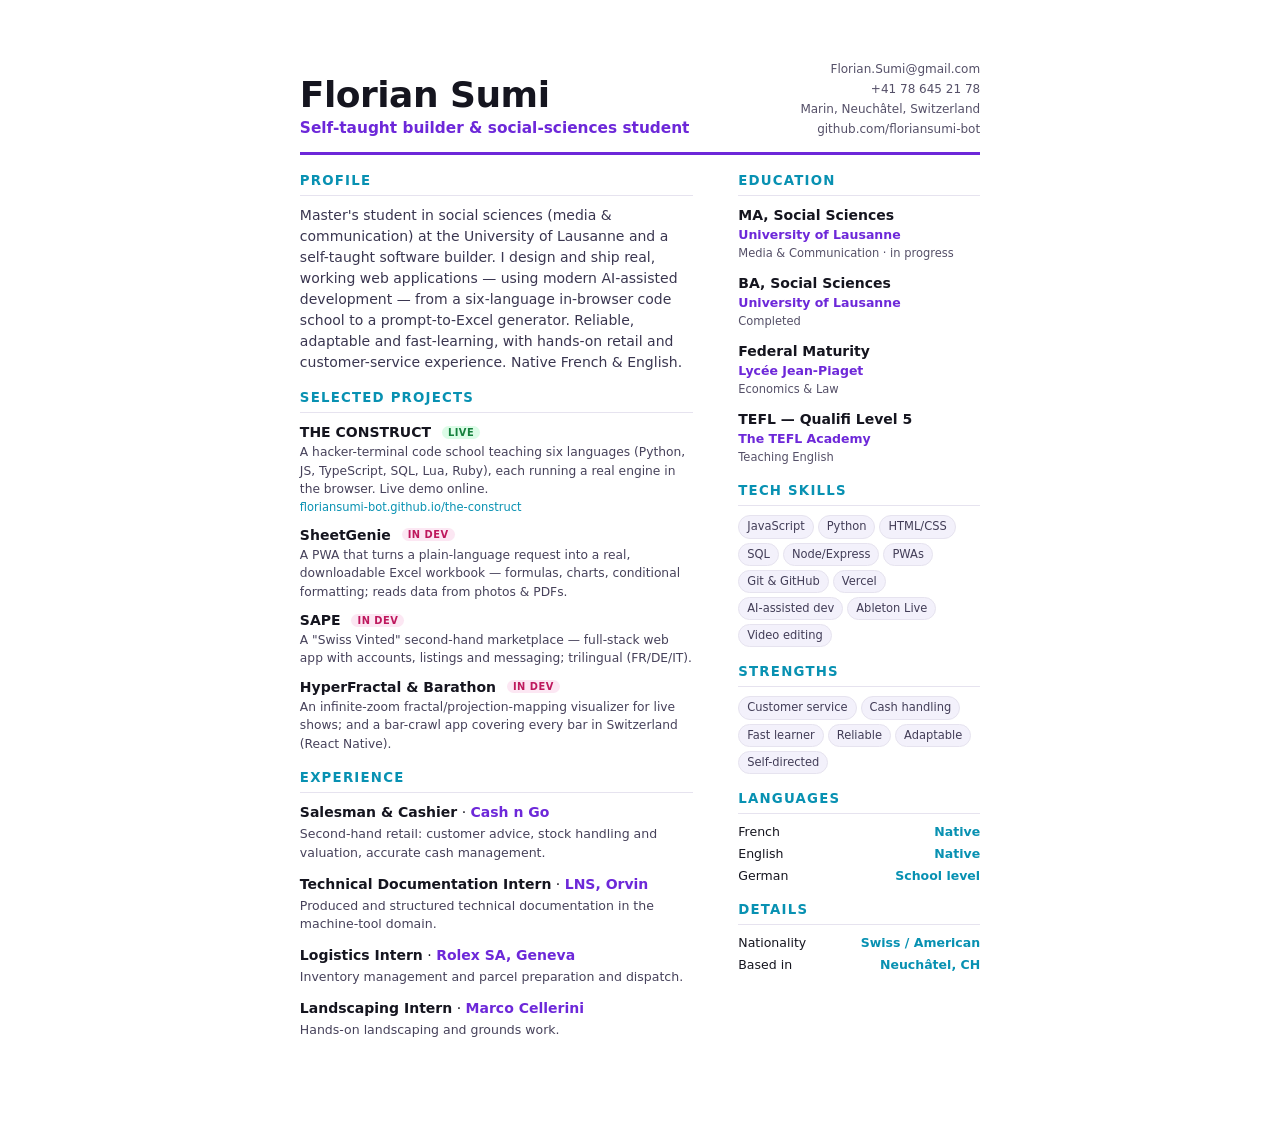
==== cv.html @ 873c4282 "Florian Sumi portfolio: interactive CV + 9-app gallery Static site (HTML/CSS/vanilla JS). Bold dark " ====
<!DOCTYPE html>
<html lang="en">
<head>
<meta charset="UTF-8" />
<meta name="viewport" content="width=device-width, initial-scale=1.0" />
<title>Florian Sumi — CV</title>
<style>
  :root {
    --ink: #15151f;
    --muted: #555068;
    --accent: #6d28d9;
    --accent2: #0891b2;
    --line: #e6e3ef;
    --chip: #f3f1fb;
  }
  * { box-sizing: border-box; margin: 0; padding: 0; }
  html { -webkit-print-color-adjust: exact; print-color-adjust: exact; }
  body {
    font-family: "Segoe UI", system-ui, -apple-system, Roboto, Arial, sans-serif;
    color: var(--ink); background: #fff; line-height: 1.5; font-size: 10.5pt;
  }
  .page { width: 210mm; min-height: 297mm; margin: 0 auto; padding: 16mm 15mm; }

  header { display: flex; justify-content: space-between; align-items: flex-end; gap: 1rem;
    border-bottom: 3px solid var(--accent); padding-bottom: 12px; margin-bottom: 16px; }
  .name { font-size: 27pt; font-weight: 800; letter-spacing: -.5px; line-height: 1; }
  .role { color: var(--accent); font-weight: 700; font-size: 11.5pt; margin-top: 4px; }
  .contact { text-align: right; font-size: 9pt; color: var(--muted); }
  .contact a { color: var(--muted); text-decoration: none; }
  .contact div { margin-bottom: 2px; }

  .body { display: grid; grid-template-columns: 1fr 64mm; gap: 12mm; }
  h2 { font-size: 10pt; text-transform: uppercase; letter-spacing: 1.2px; color: var(--accent2);
    border-bottom: 1px solid var(--line); padding-bottom: 4px; margin: 0 0 9px; }
  section { margin-bottom: 15px; }

  .summary { color: #3a3650; }

  .item { margin-bottom: 11px; }
  .item .top { display: flex; justify-content: space-between; gap: 8px; }
  .item .title { font-weight: 700; }
  .item .org { color: var(--accent); font-weight: 600; }
  .item .meta { color: var(--muted); font-size: 8.6pt; white-space: nowrap; }
  .item p { color: #46415a; font-size: 9.4pt; margin-top: 2px; }

  .proj { margin-bottom: 9px; }
  .proj .title { font-weight: 700; }
  .proj .badge { font-size: 7.4pt; font-weight: 700; text-transform: uppercase; letter-spacing: .5px;
    padding: 1px 6px; border-radius: 99px; margin-left: 6px; vertical-align: middle; }
  .badge.live { background: #dcfce7; color: #15803d; }
  .badge.dev { background: #fce7f3; color: #be185d; }
  .badge.research { background: #cffafe; color: #0e7490; }
  .proj p { color: #46415a; font-size: 9.2pt; }
  .proj .url { color: var(--accent2); font-size: 8.6pt; word-break: break-all; }

  .chips { display: flex; flex-wrap: wrap; gap: 4px; }
  .chips span { background: var(--chip); border: 1px solid var(--line); border-radius: 99px;
    padding: 2px 8px; font-size: 8.6pt; color: #423d57; }
  .lang { display: flex; justify-content: space-between; font-size: 9.4pt; margin-bottom: 3px; }
  .lang b { color: var(--accent2); font-weight: 600; }
  .side .block { margin-bottom: 15px; }

  @page { size: A4; margin: 0; }
  @media print { .page { margin: 0; } }
</style>
</head>
<body>
  <div class="page">
    <header>
      <div>
        <div class="name">Florian Sumi</div>
        <div class="role">Self-taught builder &amp; social-sciences student</div>
      </div>
      <div class="contact">
        <div><a href="mailto:Florian.Sumi@gmail.com">Florian.Sumi@gmail.com</a></div>
        <div>+41 78 645 21 78</div>
        <div>Marin, Neuchâtel, Switzerland</div>
        <div><a href="https://github.com/floriansumi-bot">github.com/floriansumi-bot</a></div>
      </div>
    </header>

    <div class="body">
      <div class="main">
        <section>
          <h2>Profile</h2>
          <p class="summary">
            Master's student in social sciences (media &amp; communication) at the University of Lausanne and a self-taught software builder.
            I design and ship real, working web applications — using modern AI-assisted development —
            from a six-language in-browser code school to a prompt-to-Excel generator. Reliable,
            adaptable and fast-learning, with hands-on retail and customer-service experience.
            Native French &amp; English.
          </p>
        </section>

        <section>
          <h2>Selected projects</h2>
          <div class="proj">
            <div class="title">THE CONSTRUCT <span class="badge live">Live</span></div>
            <p>A hacker-terminal code school teaching six languages (Python, JS, TypeScript, SQL, Lua, Ruby),
               each running a real engine in the browser. Live demo online.</p>
            <div class="url">floriansumi-bot.github.io/the-construct</div>
          </div>
          <div class="proj">
            <div class="title">SheetGenie <span class="badge dev">In dev</span></div>
            <p>A PWA that turns a plain-language request into a real, downloadable Excel workbook —
               formulas, charts, conditional formatting; reads data from photos &amp; PDFs.</p>
          </div>
          <div class="proj">
            <div class="title">SAPE <span class="badge dev">In dev</span></div>
            <p>A "Swiss Vinted" second-hand marketplace — full-stack web app with accounts, listings
               and messaging; trilingual (FR/DE/IT).</p>
          </div>
          <div class="proj">
            <div class="title">HyperFractal &amp; Barathon <span class="badge dev">In dev</span></div>
            <p>An infinite-zoom fractal/projection-mapping visualizer for live shows; and a bar-crawl
               app covering every bar in Switzerland (React Native).</p>
          </div>
        </section>

        <section>
          <h2>Experience</h2>
          <div class="item">
            <div class="top"><span><span class="title">Salesman &amp; Cashier</span> · <span class="org">Cash n Go</span></span></div>
            <p>Second-hand retail: customer advice, stock handling and valuation, accurate cash management.</p>
          </div>
          <div class="item">
            <div class="top"><span><span class="title">Technical Documentation Intern</span> · <span class="org">LNS, Orvin</span></span></div>
            <p>Produced and structured technical documentation in the machine-tool domain.</p>
          </div>
          <div class="item">
            <div class="top"><span><span class="title">Logistics Intern</span> · <span class="org">Rolex SA, Geneva</span></span></div>
            <p>Inventory management and parcel preparation and dispatch.</p>
          </div>
          <div class="item">
            <div class="top"><span><span class="title">Landscaping Intern</span> · <span class="org">Marco Cellerini</span></span></div>
            <p>Hands-on landscaping and grounds work.</p>
          </div>
        </section>
      </div>

      <div class="side">
        <div class="block">
          <h2>Education</h2>
          <div class="item">
            <div class="title">MA, Social Sciences</div>
            <div class="org" style="font-size:9.4pt">University of Lausanne</div>
            <div class="meta">Media &amp; Communication · in progress</div>
          </div>
          <div class="item">
            <div class="title">BA, Social Sciences</div>
            <div class="org" style="font-size:9.4pt">University of Lausanne</div>
            <div class="meta">Completed</div>
          </div>
          <div class="item">
            <div class="title">Federal Maturity</div>
            <div class="org" style="font-size:9.4pt">Lycée Jean-Piaget</div>
            <div class="meta">Economics &amp; Law</div>
          </div>
          <div class="item">
            <div class="title">TEFL — Qualifi Level 5</div>
            <div class="org" style="font-size:9.4pt">The TEFL Academy</div>
            <div class="meta">Teaching English</div>
          </div>
        </div>

        <div class="block">
          <h2>Tech skills</h2>
          <div class="chips">
            <span>JavaScript</span><span>Python</span><span>HTML/CSS</span><span>SQL</span>
            <span>Node/Express</span><span>PWAs</span><span>Git &amp; GitHub</span><span>Vercel</span>
            <span>AI-assisted dev</span><span>Ableton Live</span><span>Video editing</span>
          </div>
        </div>

        <div class="block">
          <h2>Strengths</h2>
          <div class="chips">
            <span>Customer service</span><span>Cash handling</span><span>Fast learner</span>
            <span>Reliable</span><span>Adaptable</span><span>Self-directed</span>
          </div>
        </div>

        <div class="block">
          <h2>Languages</h2>
          <div class="lang"><span>French</span><b>Native</b></div>
          <div class="lang"><span>English</span><b>Native</b></div>
          <div class="lang"><span>German</span><b>School level</b></div>
        </div>

        <div class="block">
          <h2>Details</h2>
          <div class="lang"><span>Nationality</span><b>Swiss / American</b></div>
          <div class="lang"><span>Based in</span><b>Neuchâtel, CH</b></div>
        </div>
      </div>
    </div>
  </div>
</body>
</html>
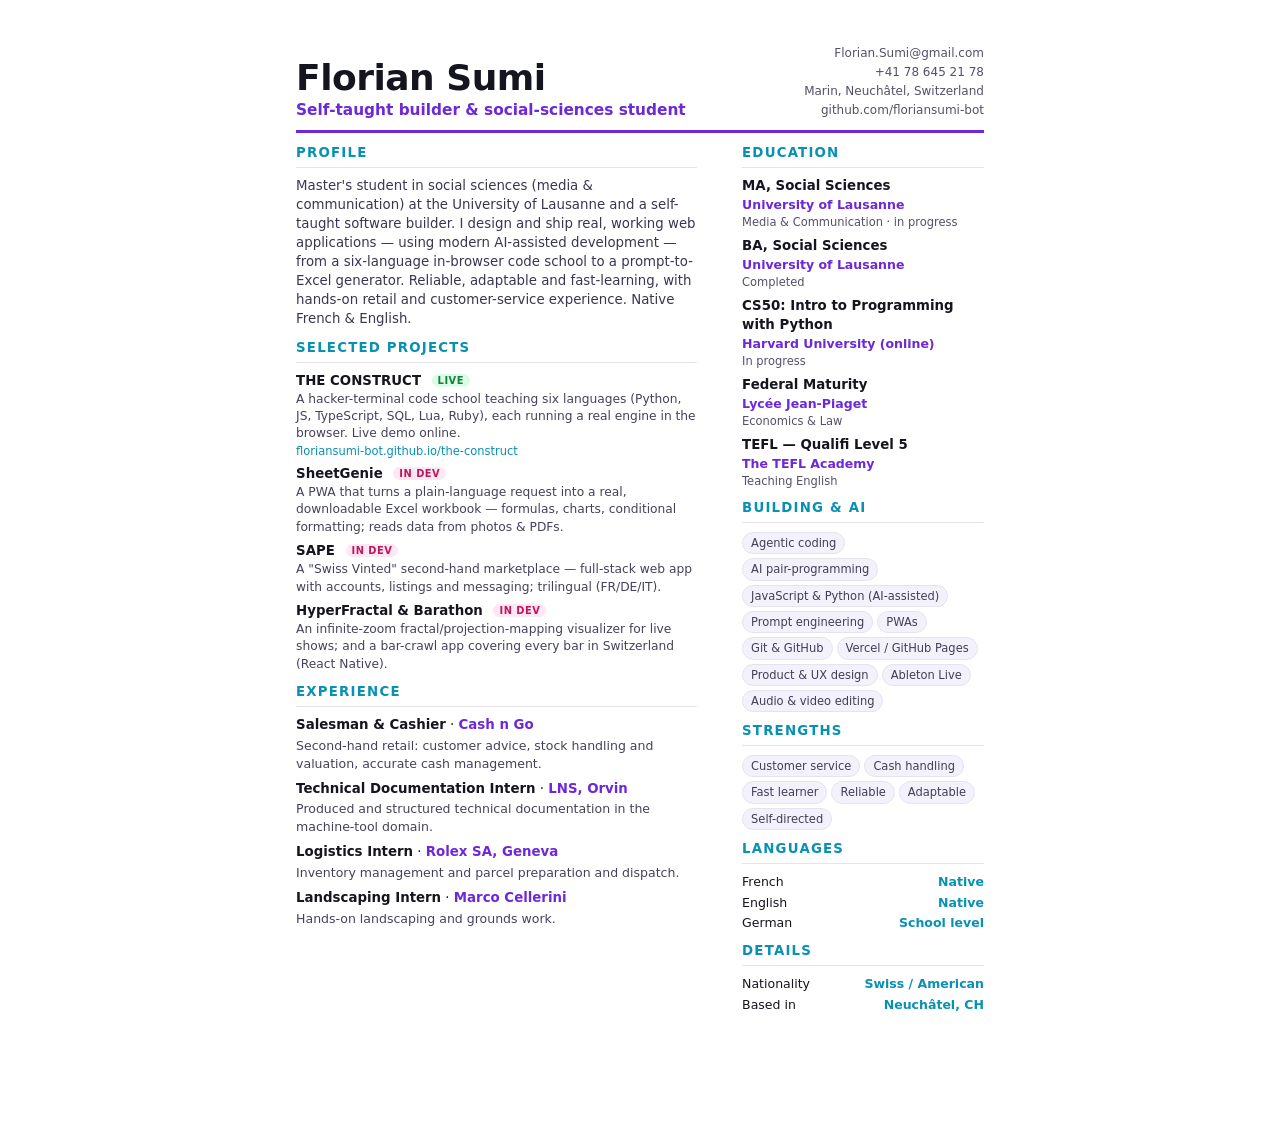
==== commit 4c027d15: "Add 5-language switcher (EN/FR/DE/ZH/JA) + apply team-review fixes i18n content layer with native FR" ====
--- a/cv.html
+++ b/cv.html
@@ -17,12 +17,12 @@
   html { -webkit-print-color-adjust: exact; print-color-adjust: exact; }
   body {
     font-family: "Segoe UI", system-ui, -apple-system, Roboto, Arial, sans-serif;
-    color: var(--ink); background: #fff; line-height: 1.5; font-size: 10.5pt;
+    color: var(--ink); background: #fff; line-height: 1.42; font-size: 10pt;
   }
-  .page { width: 210mm; min-height: 297mm; margin: 0 auto; padding: 16mm 15mm; }
+  .page { width: 210mm; min-height: 297mm; margin: 0 auto; padding: 12mm 14mm; }
 
   header { display: flex; justify-content: space-between; align-items: flex-end; gap: 1rem;
-    border-bottom: 3px solid var(--accent); padding-bottom: 12px; margin-bottom: 16px; }
+    border-bottom: 3px solid var(--accent); padding-bottom: 9px; margin-bottom: 11px; }
   .name { font-size: 27pt; font-weight: 800; letter-spacing: -.5px; line-height: 1; }
   .role { color: var(--accent); font-weight: 700; font-size: 11.5pt; margin-top: 4px; }
   .contact { text-align: right; font-size: 9pt; color: var(--muted); }
@@ -32,18 +32,18 @@
   .body { display: grid; grid-template-columns: 1fr 64mm; gap: 12mm; }
   h2 { font-size: 10pt; text-transform: uppercase; letter-spacing: 1.2px; color: var(--accent2);
     border-bottom: 1px solid var(--line); padding-bottom: 4px; margin: 0 0 9px; }
-  section { margin-bottom: 15px; }
+  section { margin-bottom: 10px; }
 
   .summary { color: #3a3650; }
 
-  .item { margin-bottom: 11px; }
+  .item { margin-bottom: 7px; }
   .item .top { display: flex; justify-content: space-between; gap: 8px; }
   .item .title { font-weight: 700; }
   .item .org { color: var(--accent); font-weight: 600; }
   .item .meta { color: var(--muted); font-size: 8.6pt; white-space: nowrap; }
   .item p { color: #46415a; font-size: 9.4pt; margin-top: 2px; }
 
-  .proj { margin-bottom: 9px; }
+  .proj { margin-bottom: 6px; }
   .proj .title { font-weight: 700; }
   .proj .badge { font-size: 7.4pt; font-weight: 700; text-transform: uppercase; letter-spacing: .5px;
     padding: 1px 6px; border-radius: 99px; margin-left: 6px; vertical-align: middle; }
@@ -58,7 +58,7 @@
     padding: 2px 8px; font-size: 8.6pt; color: #423d57; }
   .lang { display: flex; justify-content: space-between; font-size: 9.4pt; margin-bottom: 3px; }
   .lang b { color: var(--accent2); font-weight: 600; }
-  .side .block { margin-bottom: 15px; }
+  .side .block { margin-bottom: 10px; }
 
   @page { size: A4; margin: 0; }
   @media print { .page { margin: 0; } }
@@ -152,6 +152,11 @@
             <div class="meta">Completed</div>
           </div>
           <div class="item">
+            <div class="title">CS50: Intro to Programming with Python</div>
+            <div class="org" style="font-size:9.4pt">Harvard University (online)</div>
+            <div class="meta">In progress</div>
+          </div>
+          <div class="item">
             <div class="title">Federal Maturity</div>
             <div class="org" style="font-size:9.4pt">Lycée Jean-Piaget</div>
             <div class="meta">Economics &amp; Law</div>
@@ -164,11 +169,11 @@
         </div>
 
         <div class="block">
-          <h2>Tech skills</h2>
+          <h2>Building &amp; AI</h2>
           <div class="chips">
-            <span>JavaScript</span><span>Python</span><span>HTML/CSS</span><span>SQL</span>
-            <span>Node/Express</span><span>PWAs</span><span>Git &amp; GitHub</span><span>Vercel</span>
-            <span>AI-assisted dev</span><span>Ableton Live</span><span>Video editing</span>
+            <span>Agentic coding</span><span>AI pair-programming</span><span>JavaScript &amp; Python (AI-assisted)</span>
+            <span>Prompt engineering</span><span>PWAs</span><span>Git &amp; GitHub</span><span>Vercel / GitHub Pages</span>
+            <span>Product &amp; UX design</span><span>Ableton Live</span><span>Audio &amp; video editing</span>
           </div>
         </div>
 
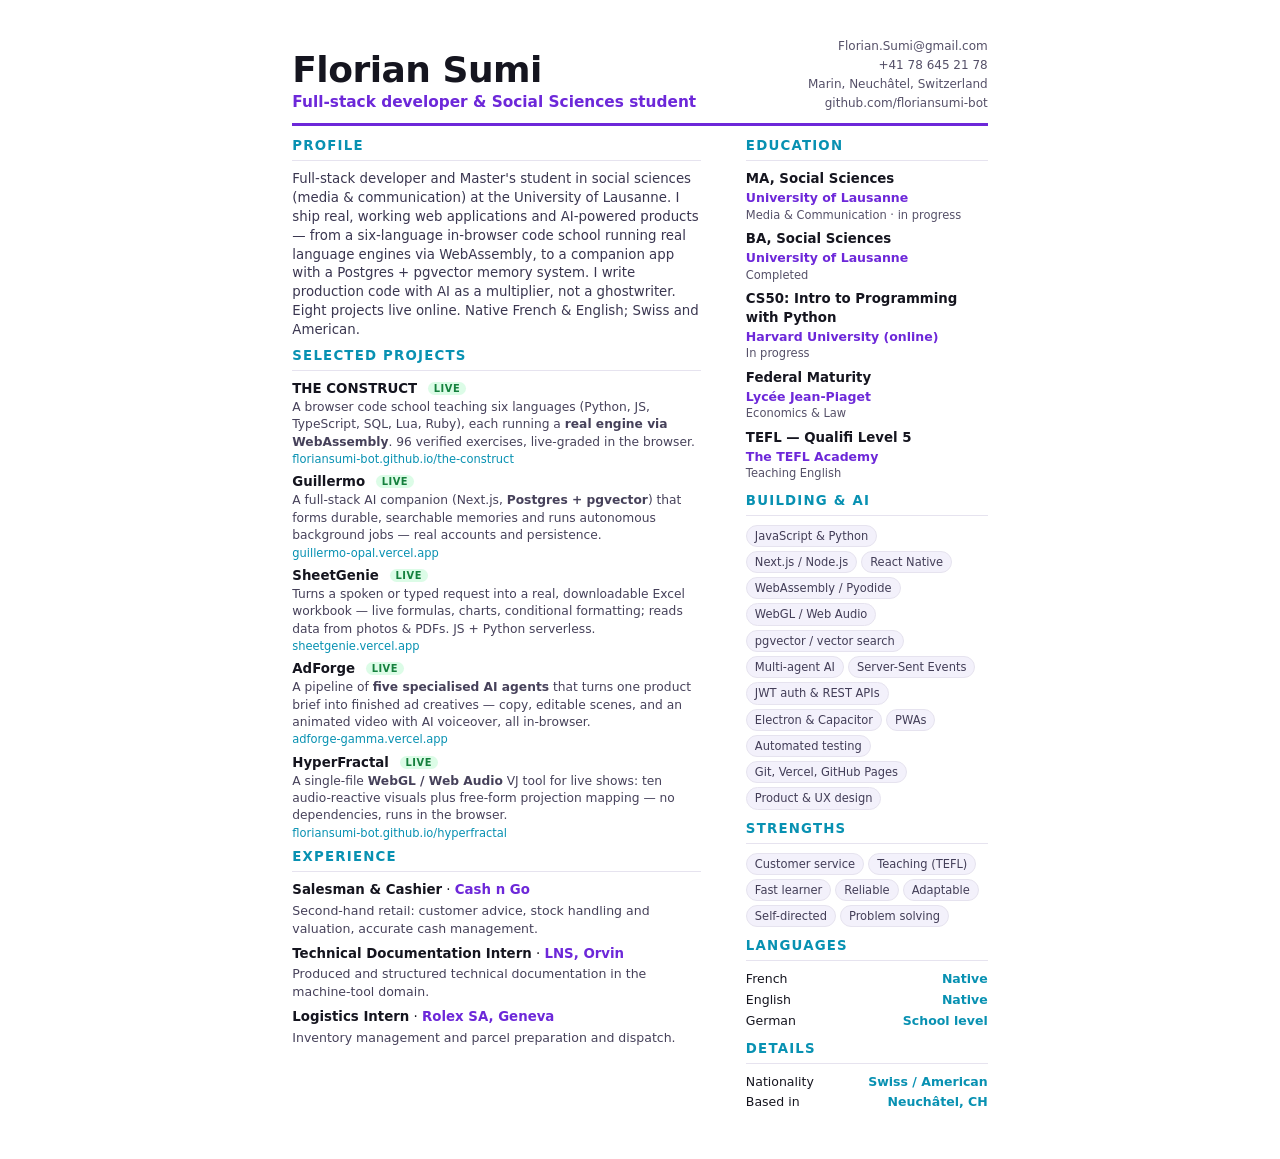
==== commit 14ea188f: "Rewrite CV to match repositioned portfolio + verified metrics - Title: "Self-taught builder" → "Full" ====
--- a/cv.html
+++ b/cv.html
@@ -19,7 +19,7 @@
     font-family: "Segoe UI", system-ui, -apple-system, Roboto, Arial, sans-serif;
     color: var(--ink); background: #fff; line-height: 1.42; font-size: 10pt;
   }
-  .page { width: 210mm; min-height: 297mm; margin: 0 auto; padding: 12mm 14mm; }
+  .page { width: 210mm; min-height: 297mm; margin: 0 auto; padding: 10mm 13mm; }
 
   header { display: flex; justify-content: space-between; align-items: flex-end; gap: 1rem;
     border-bottom: 3px solid var(--accent); padding-bottom: 9px; margin-bottom: 11px; }
@@ -32,7 +32,7 @@
   .body { display: grid; grid-template-columns: 1fr 64mm; gap: 12mm; }
   h2 { font-size: 10pt; text-transform: uppercase; letter-spacing: 1.2px; color: var(--accent2);
     border-bottom: 1px solid var(--line); padding-bottom: 4px; margin: 0 0 9px; }
-  section { margin-bottom: 10px; }
+  section { margin-bottom: 7px; }
 
   .summary { color: #3a3650; }
 
@@ -50,6 +50,7 @@
   .badge.live { background: #dcfce7; color: #15803d; }
   .badge.dev { background: #fce7f3; color: #be185d; }
   .badge.research { background: #cffafe; color: #0e7490; }
+  .badge.private { background: #ede9fe; color: #6d28d9; }
   .proj p { color: #46415a; font-size: 9.2pt; }
   .proj .url { color: var(--accent2); font-size: 8.6pt; word-break: break-all; }
 
@@ -61,7 +62,10 @@
   .side .block { margin-bottom: 10px; }
 
   @page { size: A4; margin: 0; }
-  @media print { .page { margin: 0; } }
+  @media print {
+    html, body { margin: 0; }
+    .page { margin: 0; height: 297mm; min-height: 297mm; overflow: hidden; }
+  }
 </style>
 </head>
 <body>
@@ -69,7 +73,7 @@
     <header>
       <div>
         <div class="name">Florian Sumi</div>
-        <div class="role">Self-taught builder &amp; social-sciences student</div>
+        <div class="role">Full-stack developer &amp; Social Sciences student</div>
       </div>
       <div class="contact">
         <div><a href="mailto:Florian.Sumi@gmail.com">Florian.Sumi@gmail.com</a></div>
@@ -84,11 +88,12 @@
         <section>
           <h2>Profile</h2>
           <p class="summary">
-            Master's student in social sciences (media &amp; communication) at the University of Lausanne and a self-taught software builder.
-            I design and ship real, working web applications — using modern AI-assisted development —
-            from a six-language in-browser code school to a prompt-to-Excel generator. Reliable,
-            adaptable and fast-learning, with hands-on retail and customer-service experience.
-            Native French &amp; English.
+            Full-stack developer and Master's student in social sciences (media &amp; communication)
+            at the University of Lausanne. I ship real, working web applications and AI-powered
+            products — from a six-language in-browser code school running real language engines via
+            WebAssembly, to a companion app with a Postgres&nbsp;+&nbsp;pgvector memory system. I write
+            production code with AI as a multiplier, not a ghostwriter. Eight projects live online.
+            Native French &amp; English; Swiss and American.
           </p>
         </section>
 
@@ -96,24 +101,33 @@
           <h2>Selected projects</h2>
           <div class="proj">
             <div class="title">THE CONSTRUCT <span class="badge live">Live</span></div>
-            <p>A hacker-terminal code school teaching six languages (Python, JS, TypeScript, SQL, Lua, Ruby),
-               each running a real engine in the browser. Live demo online.</p>
+            <p>A browser code school teaching six languages (Python, JS, TypeScript, SQL, Lua, Ruby),
+               each running a <b>real engine via WebAssembly</b>. 96 verified exercises, live-graded in the browser.</p>
             <div class="url">floriansumi-bot.github.io/the-construct</div>
           </div>
           <div class="proj">
-            <div class="title">SheetGenie <span class="badge dev">In dev</span></div>
-            <p>A PWA that turns a plain-language request into a real, downloadable Excel workbook —
-               formulas, charts, conditional formatting; reads data from photos &amp; PDFs.</p>
-          </div>
-          <div class="proj">
-            <div class="title">SAPE <span class="badge dev">In dev</span></div>
-            <p>A "Swiss Vinted" second-hand marketplace — full-stack web app with accounts, listings
-               and messaging; trilingual (FR/DE/IT).</p>
-          </div>
-          <div class="proj">
-            <div class="title">HyperFractal &amp; Barathon <span class="badge dev">In dev</span></div>
-            <p>An infinite-zoom fractal/projection-mapping visualizer for live shows; and a bar-crawl
-               app covering every bar in Switzerland (React Native).</p>
+            <div class="title">Guillermo <span class="badge live">Live</span></div>
+            <p>A full-stack AI companion (Next.js, <b>Postgres + pgvector</b>) that forms durable, searchable
+               memories and runs autonomous background jobs — real accounts and persistence.</p>
+            <div class="url">guillermo-opal.vercel.app</div>
+          </div>
+          <div class="proj">
+            <div class="title">SheetGenie <span class="badge live">Live</span></div>
+            <p>Turns a spoken or typed request into a real, downloadable Excel workbook — live formulas,
+               charts, conditional formatting; reads data from photos &amp; PDFs. JS + Python serverless.</p>
+            <div class="url">sheetgenie.vercel.app</div>
+          </div>
+          <div class="proj">
+            <div class="title">AdForge <span class="badge live">Live</span></div>
+            <p>A pipeline of <b>five specialised AI agents</b> that turns one product brief into finished ad
+               creatives — copy, editable scenes, and an animated video with AI voiceover, all in-browser.</p>
+            <div class="url">adforge-gamma.vercel.app</div>
+          </div>
+          <div class="proj">
+            <div class="title">HyperFractal <span class="badge live">Live</span></div>
+            <p>A single-file <b>WebGL / Web Audio</b> VJ tool for live shows: ten audio-reactive visuals plus
+               free-form projection mapping — no dependencies, runs in the browser.</p>
+            <div class="url">floriansumi-bot.github.io/hyperfractal</div>
           </div>
         </section>
 
@@ -130,10 +144,6 @@
           <div class="item">
             <div class="top"><span><span class="title">Logistics Intern</span> · <span class="org">Rolex SA, Geneva</span></span></div>
             <p>Inventory management and parcel preparation and dispatch.</p>
-          </div>
-          <div class="item">
-            <div class="top"><span><span class="title">Landscaping Intern</span> · <span class="org">Marco Cellerini</span></span></div>
-            <p>Hands-on landscaping and grounds work.</p>
           </div>
         </section>
       </div>
@@ -171,17 +181,19 @@
         <div class="block">
           <h2>Building &amp; AI</h2>
           <div class="chips">
-            <span>Agentic coding</span><span>AI pair-programming</span><span>JavaScript &amp; Python (AI-assisted)</span>
-            <span>Prompt engineering</span><span>PWAs</span><span>Git &amp; GitHub</span><span>Vercel / GitHub Pages</span>
-            <span>Product &amp; UX design</span><span>Ableton Live</span><span>Audio &amp; video editing</span>
+            <span>JavaScript &amp; Python</span><span>Next.js / Node.js</span><span>React Native</span>
+            <span>WebAssembly / Pyodide</span><span>WebGL / Web Audio</span><span>pgvector / vector search</span>
+            <span>Multi-agent AI</span><span>Server-Sent Events</span><span>JWT auth &amp; REST APIs</span>
+            <span>Electron &amp; Capacitor</span><span>PWAs</span><span>Automated testing</span>
+            <span>Git, Vercel, GitHub Pages</span><span>Product &amp; UX design</span>
           </div>
         </div>
 
         <div class="block">
           <h2>Strengths</h2>
           <div class="chips">
-            <span>Customer service</span><span>Cash handling</span><span>Fast learner</span>
-            <span>Reliable</span><span>Adaptable</span><span>Self-directed</span>
+            <span>Customer service</span><span>Teaching (TEFL)</span><span>Fast learner</span>
+            <span>Reliable</span><span>Adaptable</span><span>Self-directed</span><span>Problem solving</span>
           </div>
         </div>
 
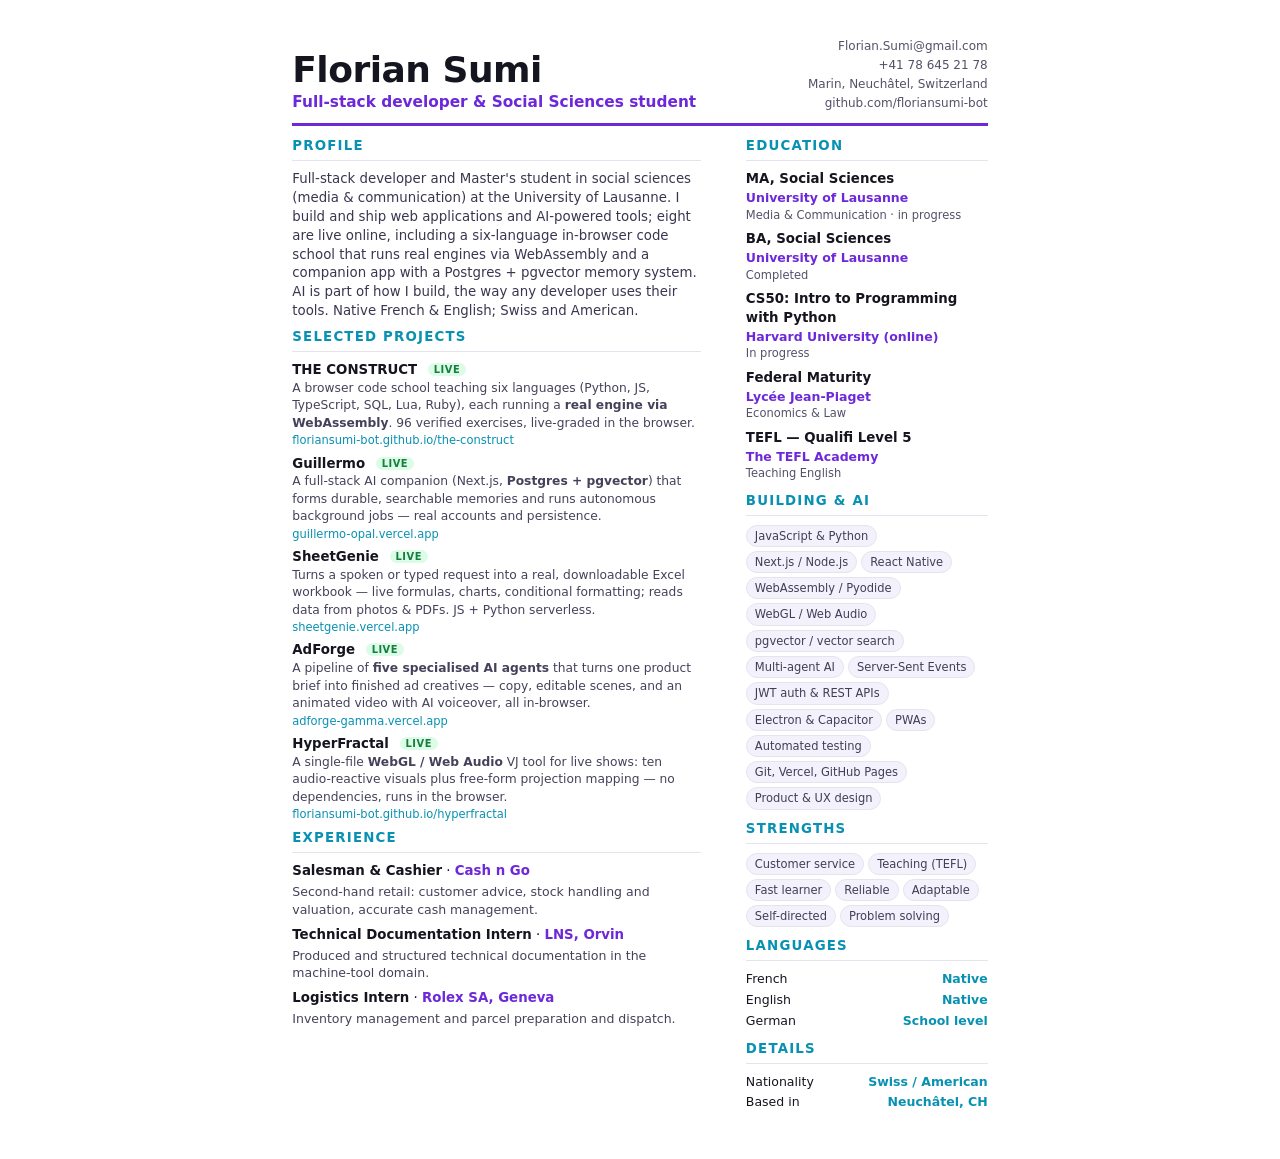
==== commit 94ef26be: "De-AI CV profile: drop 'AI as a multiplier, not a ghostwriter' slogan Co-Authored-By: Claude Opus 4." ====
--- a/cv.html
+++ b/cv.html
@@ -89,11 +89,11 @@
           <h2>Profile</h2>
           <p class="summary">
             Full-stack developer and Master's student in social sciences (media &amp; communication)
-            at the University of Lausanne. I ship real, working web applications and AI-powered
-            products — from a six-language in-browser code school running real language engines via
-            WebAssembly, to a companion app with a Postgres&nbsp;+&nbsp;pgvector memory system. I write
-            production code with AI as a multiplier, not a ghostwriter. Eight projects live online.
-            Native French &amp; English; Swiss and American.
+            at the University of Lausanne. I build and ship web applications and AI-powered tools;
+            eight are live online, including a six-language in-browser code school that runs real
+            engines via WebAssembly and a companion app with a Postgres&nbsp;+&nbsp;pgvector memory
+            system. AI is part of how I build, the way any developer uses their tools. Native
+            French &amp; English; Swiss and American.
           </p>
         </section>
 
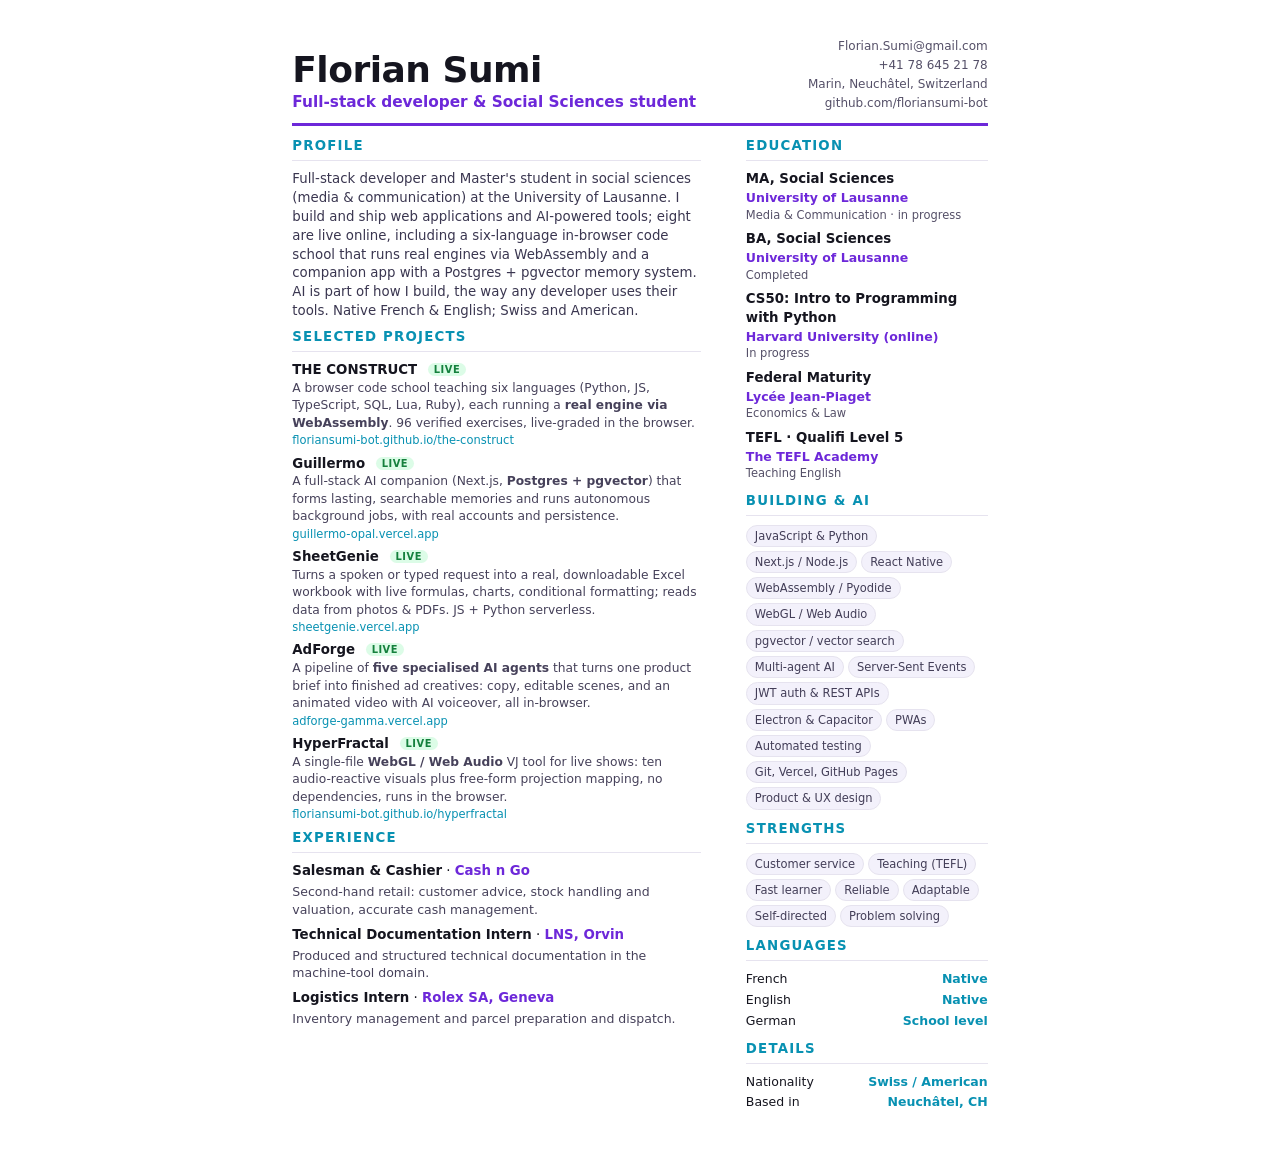
==== commit fe7bc124: "Cut em-dashes from CV descriptions; durable->lasting Co-Authored-By: Claude Opus 4.8 <noreply@anthro" ====
--- a/cv.html
+++ b/cv.html
@@ -3,7 +3,7 @@
 <head>
 <meta charset="UTF-8" />
 <meta name="viewport" content="width=device-width, initial-scale=1.0" />
-<title>Florian Sumi — CV</title>
+<title>Florian Sumi · CV</title>
 <style>
   :root {
     --ink: #15151f;
@@ -107,26 +107,26 @@
           </div>
           <div class="proj">
             <div class="title">Guillermo <span class="badge live">Live</span></div>
-            <p>A full-stack AI companion (Next.js, <b>Postgres + pgvector</b>) that forms durable, searchable
-               memories and runs autonomous background jobs — real accounts and persistence.</p>
+            <p>A full-stack AI companion (Next.js, <b>Postgres + pgvector</b>) that forms lasting, searchable
+               memories and runs autonomous background jobs, with real accounts and persistence.</p>
             <div class="url">guillermo-opal.vercel.app</div>
           </div>
           <div class="proj">
             <div class="title">SheetGenie <span class="badge live">Live</span></div>
-            <p>Turns a spoken or typed request into a real, downloadable Excel workbook — live formulas,
+            <p>Turns a spoken or typed request into a real, downloadable Excel workbook with live formulas,
                charts, conditional formatting; reads data from photos &amp; PDFs. JS + Python serverless.</p>
             <div class="url">sheetgenie.vercel.app</div>
           </div>
           <div class="proj">
             <div class="title">AdForge <span class="badge live">Live</span></div>
             <p>A pipeline of <b>five specialised AI agents</b> that turns one product brief into finished ad
-               creatives — copy, editable scenes, and an animated video with AI voiceover, all in-browser.</p>
+               creatives: copy, editable scenes, and an animated video with AI voiceover, all in-browser.</p>
             <div class="url">adforge-gamma.vercel.app</div>
           </div>
           <div class="proj">
             <div class="title">HyperFractal <span class="badge live">Live</span></div>
             <p>A single-file <b>WebGL / Web Audio</b> VJ tool for live shows: ten audio-reactive visuals plus
-               free-form projection mapping — no dependencies, runs in the browser.</p>
+               free-form projection mapping, no dependencies, runs in the browser.</p>
             <div class="url">floriansumi-bot.github.io/hyperfractal</div>
           </div>
         </section>
@@ -172,7 +172,7 @@
             <div class="meta">Economics &amp; Law</div>
           </div>
           <div class="item">
-            <div class="title">TEFL — Qualifi Level 5</div>
+            <div class="title">TEFL · Qualifi Level 5</div>
             <div class="org" style="font-size:9.4pt">The TEFL Academy</div>
             <div class="meta">Teaching English</div>
           </div>
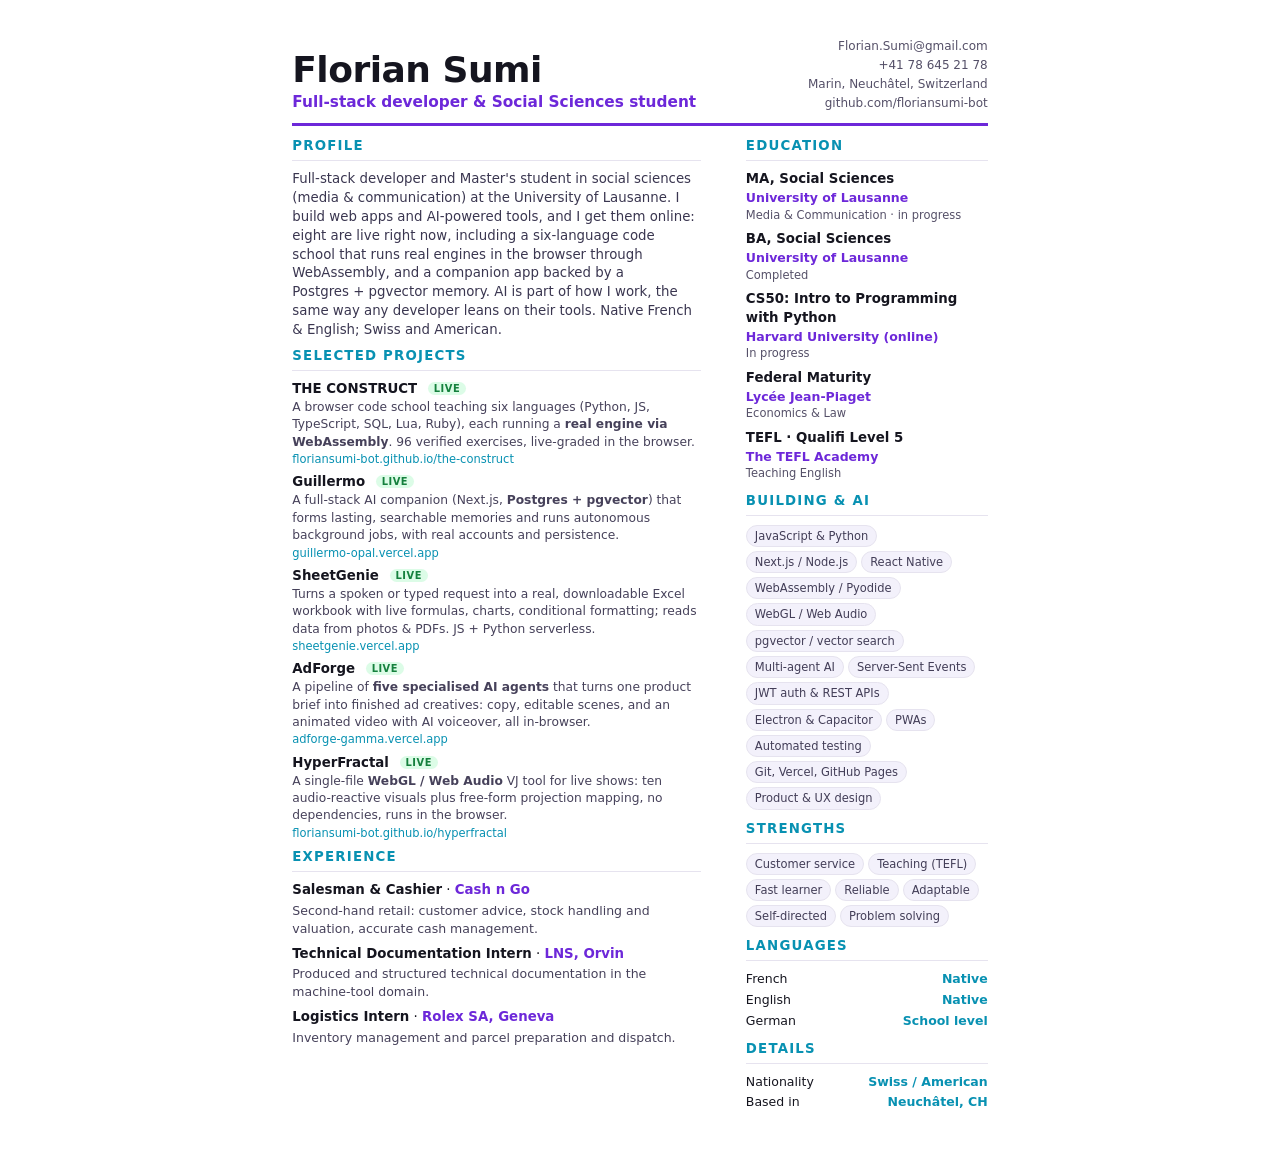
==== commit 81aa1a8f: "Humanize English personal copy: hero, about, case studies, CV Rewrote the English voice to read like" ====
--- a/cv.html
+++ b/cv.html
@@ -89,11 +89,11 @@
           <h2>Profile</h2>
           <p class="summary">
             Full-stack developer and Master's student in social sciences (media &amp; communication)
-            at the University of Lausanne. I build and ship web applications and AI-powered tools;
-            eight are live online, including a six-language in-browser code school that runs real
-            engines via WebAssembly and a companion app with a Postgres&nbsp;+&nbsp;pgvector memory
-            system. AI is part of how I build, the way any developer uses their tools. Native
-            French &amp; English; Swiss and American.
+            at the University of Lausanne. I build web apps and AI-powered tools, and I get them
+            online: eight are live right now, including a six-language code school that runs real
+            engines in the browser through WebAssembly, and a companion app backed by a
+            Postgres&nbsp;+&nbsp;pgvector memory. AI is part of how I work, the same way any developer
+            leans on their tools. Native French &amp; English; Swiss and American.
           </p>
         </section>
 
